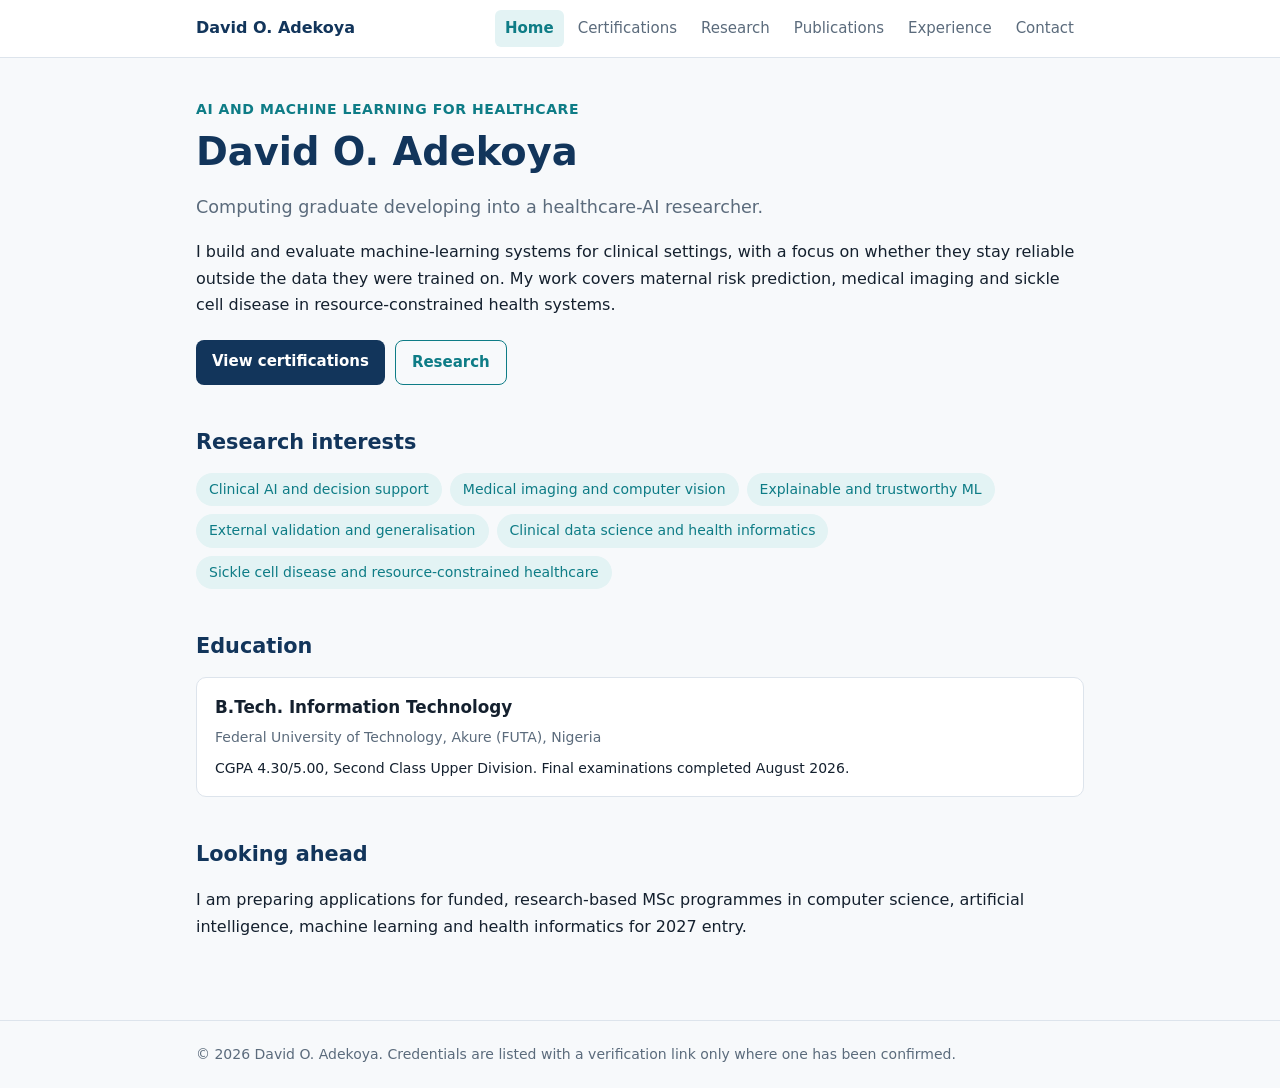
==== index.html @ 978b027b "Initial portfolio site" ====
<!doctype html>
<html lang="en">
<head>
<meta charset="utf-8">
<meta name="viewport" content="width=device-width, initial-scale=1">
<title>Home | David O. Adekoya</title>
<meta name="description" content="Portfolio of David O. Adekoya: AI and machine learning for healthcare, research, certifications and peer review.">
<link rel="stylesheet" href="assets/style.css">
</head>
<body>
<main><div class="wrap" id="app" data-page="home"></div></main>
<noscript><div class="wrap"><p>This site needs JavaScript to display its content.</p></div></noscript>
<script src="assets/data.js"></script>
<script src="assets/app.js"></script>
</body>
</html>
---- assets/style.css ----
:root {
  --bg: #f7f9fb; --surface: #ffffff; --ink: #14202e; --muted: #5b6b7c;
  --line: #dde4ec; --navy: #12355b; --teal: #0e7c86; --teal-soft: #e3f3f4;
  --amber: #8a5a00; --amber-soft: #fbf0d9; --radius: 10px;
}
@media (prefers-color-scheme: dark) {
  :root {
    --bg: #0e1620; --surface: #15202c; --ink: #e6edf4; --muted: #9aabbc;
    --line: #26364a; --navy: #8fb8e6; --teal: #4fc3cd; --teal-soft: #12353a;
    --amber: #f0c36a; --amber-soft: #3a2d0d;
  }
}
* { box-sizing: border-box; }
html { scroll-behavior: smooth; }
body {
  margin: 0; background: var(--bg); color: var(--ink);
  font: 16px/1.65 system-ui, -apple-system, "Segoe UI", Roboto, sans-serif;
}
a { color: var(--teal); }
.wrap { max-width: 920px; margin: 0 auto; padding: 0 16px; }

header.site { background: var(--surface); border-bottom: 1px solid var(--line); position: sticky; top: 0; z-index: 5; }
header.site .wrap { display: flex; align-items: center; justify-content: space-between; gap: 16px; flex-wrap: wrap; padding-top: 10px; padding-bottom: 10px; }
.brand { font-weight: 700; color: var(--navy); text-decoration: none; }
nav { display: flex; gap: 4px; flex-wrap: wrap; }
nav a { padding: 6px 10px; border-radius: 6px; color: var(--muted); text-decoration: none; font-size: 15px; }
nav a:hover { background: var(--teal-soft); color: var(--ink); }
nav a[aria-current="page"] { background: var(--teal-soft); color: var(--teal); font-weight: 600; }

main { padding: 40px 0 64px; }
h1 { font-size: clamp(1.8rem, 4vw, 2.4rem); line-height: 1.2; margin: 0 0 12px; color: var(--navy); }
h2 { font-size: 1.3rem; margin: 40px 0 14px; color: var(--navy); }
h3 { font-size: 1.05rem; margin: 0 0 4px; }
.lead { font-size: 1.1rem; color: var(--muted); max-width: 680px; }
.eyebrow { color: var(--teal); font-weight: 600; font-size: 14px; letter-spacing: .04em; text-transform: uppercase; margin: 0 0 8px; }

.btn { display: inline-block; padding: 9px 16px; border-radius: 8px; background: var(--navy); color: #fff; text-decoration: none; font-weight: 600; font-size: 15px; }
@media (prefers-color-scheme: dark) { .btn { color: #0e1620 !important; } }
.btn.ghost { background: transparent; color: var(--teal) !important; border: 1px solid var(--teal); }
.actions { display: flex; gap: 10px; flex-wrap: wrap; margin-top: 22px; }

.chips { display: flex; flex-wrap: wrap; gap: 8px; padding: 0; margin: 0; list-style: none; }
.chip { padding: 4px 12px; border-radius: 999px; background: var(--teal-soft); color: var(--teal); font-size: 14px; border: 1px solid transparent; }
button.chip { cursor: pointer; font: inherit; font-size: 14px; background: var(--surface); color: var(--muted); border-color: var(--line); }
button.chip[aria-pressed="true"] { background: var(--teal); color: #fff; border-color: var(--teal); }

.grid { display: grid; gap: 14px; grid-template-columns: repeat(auto-fill, minmax(280px, 1fr)); }
.card { background: var(--surface); border: 1px solid var(--line); border-radius: var(--radius); padding: 16px 18px; }
.card .org { color: var(--muted); font-size: 14px; margin: 0 0 8px; }
.card .meta { font-size: 13px; color: var(--muted); margin: 6px 0 0; }
.card .note { font-size: 14px; margin: 8px 0 0; }
.card .links { margin-top: 10px; font-size: 14px; display: flex; gap: 14px; }
.card.list { grid-column: 1 / -1; }
.badge { display: inline-block; font-size: 12px; font-weight: 600; padding: 2px 9px; border-radius: 999px; background: var(--teal-soft); color: var(--teal); margin-bottom: 8px; }
.badge.wait { background: var(--amber-soft); color: var(--amber); }

.toolbar { display: flex; gap: 12px; flex-wrap: wrap; align-items: center; margin: 22px 0 6px; }
.toolbar input { flex: 1 1 220px; padding: 9px 12px; border: 1px solid var(--line); border-radius: 8px; background: var(--surface); color: var(--ink); font: inherit; }
.empty { color: var(--muted); font-style: italic; }
.stack > * + * { margin-top: 14px; }

footer.site { border-top: 1px solid var(--line); color: var(--muted); font-size: 14px; padding: 22px 0; }
:focus-visible { outline: 2px solid var(--teal); outline-offset: 2px; }
@media (max-width: 560px) { main { padding-top: 28px; } nav a { padding: 6px 8px; font-size: 14px; } }
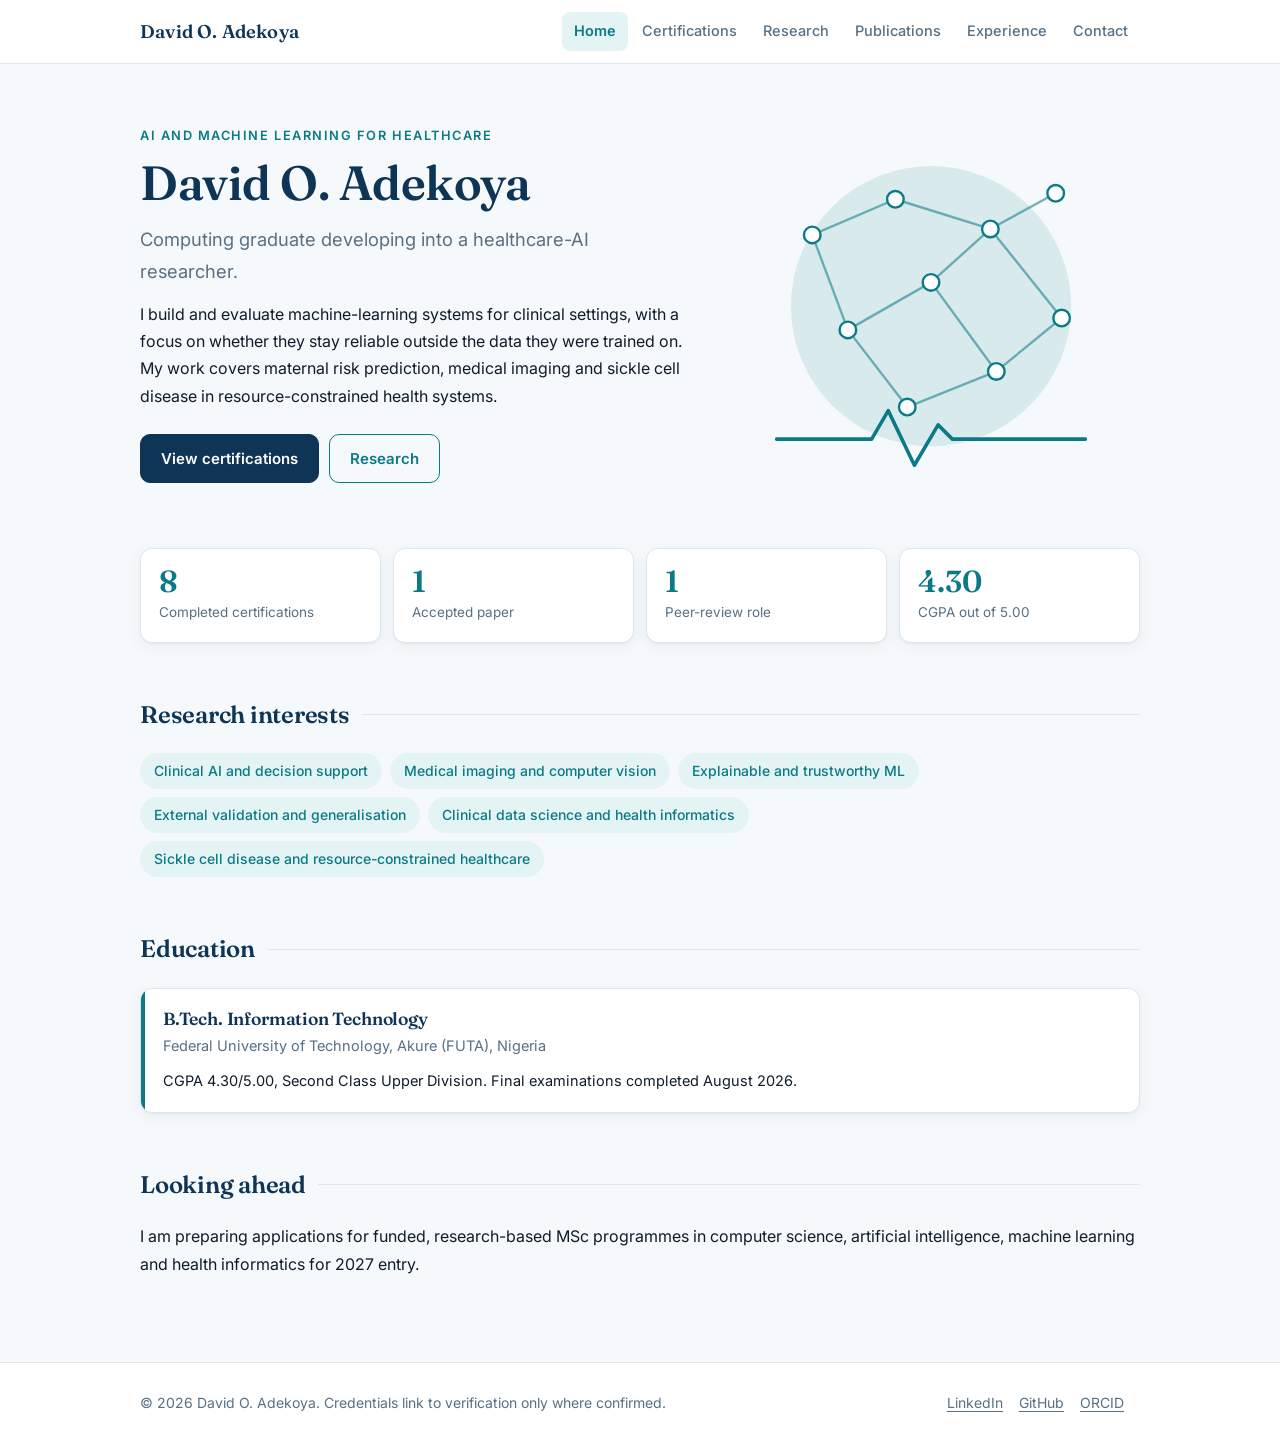
==== commit f105c80c: "Design pass: typography, hero, stats, page headers, cert thumbnails" ====
--- a/index.html
+++ b/index.html
@@ -5,6 +5,9 @@
 <meta name="viewport" content="width=device-width, initial-scale=1">
 <title>Home | David O. Adekoya</title>
 <meta name="description" content="Portfolio of David O. Adekoya: AI and machine learning for healthcare, research, certifications and peer review.">
+<link rel="preconnect" href="https://fonts.googleapis.com"><link rel="preconnect" href="https://fonts.gstatic.com" crossorigin>
+<link href="https://fonts.googleapis.com/css2?family=Fraunces:wght@500;600&family=Inter:wght@400;500;600&display=swap" rel="stylesheet">
+<link rel="icon" href="data:image/svg+xml,%3Csvg xmlns='http://www.w3.org/2000/svg' viewBox='0 0 32 32'%3E%3Crect width='32' height='32' rx='7' fill='%230f3556'/%3E%3Cpath d='M4 17h7l3-6 4 11 3-5h7' stroke='%234fc3cd' stroke-width='2.4' fill='none' stroke-linecap='round' stroke-linejoin='round'/%3E%3C/svg%3E">
 <link rel="stylesheet" href="assets/style.css">
 </head>
 <body>
--- a/assets/style.css
+++ b/assets/style.css
@@ -1,64 +1,111 @@
 :root {
-  --bg: #f7f9fb; --surface: #ffffff; --ink: #14202e; --muted: #5b6b7c;
-  --line: #dde4ec; --navy: #12355b; --teal: #0e7c86; --teal-soft: #e3f3f4;
-  --amber: #8a5a00; --amber-soft: #fbf0d9; --radius: 10px;
+  --bg: #f6f9fb; --surface: #ffffff; --ink: #0f1c2b; --muted: #587084;
+  --line: #dfe7ee; --navy: #0f3556; --teal: #0b7a85; --teal-soft: #e4f4f5;
+  --amber: #8a5a00; --amber-soft: #fbf0d9; --on-accent: #ffffff;
+  --shadow: 0 1px 2px rgba(15,53,86,.06), 0 4px 16px rgba(15,53,86,.05);
+  --radius: 12px;
+  --serif: "Fraunces", Georgia, "Times New Roman", serif;
+  --sans: "Inter", system-ui, -apple-system, "Segoe UI", Roboto, sans-serif;
 }
 @media (prefers-color-scheme: dark) {
   :root {
-    --bg: #0e1620; --surface: #15202c; --ink: #e6edf4; --muted: #9aabbc;
-    --line: #26364a; --navy: #8fb8e6; --teal: #4fc3cd; --teal-soft: #12353a;
-    --amber: #f0c36a; --amber-soft: #3a2d0d;
+    --bg: #0b141d; --surface: #131f2b; --ink: #e7eef5; --muted: #9db0c1;
+    --line: #243548; --navy: #9cc4ee; --teal: #4fc3cd; --teal-soft: #11343a;
+    --amber: #f0c36a; --amber-soft: #38300f; --on-accent: #0b141d;
+    --shadow: none;
   }
 }
-* { box-sizing: border-box; }
-html { scroll-behavior: smooth; }
-body {
-  margin: 0; background: var(--bg); color: var(--ink);
-  font: 16px/1.65 system-ui, -apple-system, "Segoe UI", Roboto, sans-serif;
-}
-a { color: var(--teal); }
-.wrap { max-width: 920px; margin: 0 auto; padding: 0 16px; }
+*, *::before, *::after { box-sizing: border-box; }
+html { scroll-behavior: smooth; -webkit-text-size-adjust: 100%; }
+body { margin: 0; background: var(--bg); color: var(--ink); font: 16px/1.7 var(--sans); -webkit-font-smoothing: antialiased; }
+a { color: var(--teal); text-underline-offset: 3px; }
+.wrap { max-width: 1040px; margin: 0 auto; padding: 0 20px; }
+.skip { position: absolute; left: -999px; top: 8px; background: var(--navy); color: var(--on-accent); padding: 8px 14px; border-radius: 6px; z-index: 20; }
+.skip:focus { left: 8px; }
 
-header.site { background: var(--surface); border-bottom: 1px solid var(--line); position: sticky; top: 0; z-index: 5; }
-header.site .wrap { display: flex; align-items: center; justify-content: space-between; gap: 16px; flex-wrap: wrap; padding-top: 10px; padding-bottom: 10px; }
-.brand { font-weight: 700; color: var(--navy); text-decoration: none; }
-nav { display: flex; gap: 4px; flex-wrap: wrap; }
-nav a { padding: 6px 10px; border-radius: 6px; color: var(--muted); text-decoration: none; font-size: 15px; }
+/* header */
+header.site { background: color-mix(in srgb, var(--surface) 92%, transparent); backdrop-filter: blur(8px); border-bottom: 1px solid var(--line); position: sticky; top: 0; z-index: 10; }
+header.site .wrap { display: flex; align-items: center; justify-content: space-between; gap: 12px 24px; flex-wrap: wrap; padding-top: 12px; padding-bottom: 12px; }
+.brand { font: 600 1.15rem var(--serif); color: var(--navy); text-decoration: none; letter-spacing: .01em; }
+nav { display: flex; gap: 2px; flex-wrap: wrap; }
+nav a { padding: 7px 12px; border-radius: 8px; color: var(--muted); text-decoration: none; font-size: 14.5px; font-weight: 500; transition: background .15s, color .15s; }
 nav a:hover { background: var(--teal-soft); color: var(--ink); }
 nav a[aria-current="page"] { background: var(--teal-soft); color: var(--teal); font-weight: 600; }
 
-main { padding: 40px 0 64px; }
-h1 { font-size: clamp(1.8rem, 4vw, 2.4rem); line-height: 1.2; margin: 0 0 12px; color: var(--navy); }
-h2 { font-size: 1.3rem; margin: 40px 0 14px; color: var(--navy); }
-h3 { font-size: 1.05rem; margin: 0 0 4px; }
-.lead { font-size: 1.1rem; color: var(--muted); max-width: 680px; }
-.eyebrow { color: var(--teal); font-weight: 600; font-size: 14px; letter-spacing: .04em; text-transform: uppercase; margin: 0 0 8px; }
+main { padding-bottom: 72px; }
 
-.btn { display: inline-block; padding: 9px 16px; border-radius: 8px; background: var(--navy); color: #fff; text-decoration: none; font-weight: 600; font-size: 15px; }
-@media (prefers-color-scheme: dark) { .btn { color: #0e1620 !important; } }
-.btn.ghost { background: transparent; color: var(--teal) !important; border: 1px solid var(--teal); }
-.actions { display: flex; gap: 10px; flex-wrap: wrap; margin-top: 22px; }
+/* typography */
+h1, h2, h3 { font-family: var(--serif); color: var(--navy); font-weight: 600; letter-spacing: -.01em; }
+h1 { font-size: clamp(2rem, 5vw, 3rem); line-height: 1.15; margin: 0 0 14px; }
+h2 { font-size: 1.5rem; margin: 52px 0 18px; display: flex; align-items: center; gap: 12px; }
+h2::after { content: ""; flex: 1; height: 1px; background: var(--line); }
+h3 { font-size: 1.1rem; line-height: 1.35; margin: 0 0 4px; }
+p { margin: 0 0 12px; }
+.lead { font-size: 1.15rem; color: var(--muted); max-width: 640px; }
+.eyebrow { color: var(--teal); font: 600 .8rem var(--sans); letter-spacing: .12em; text-transform: uppercase; margin: 0 0 12px; }
 
+/* page head */
+.page-head { background: linear-gradient(180deg, var(--teal-soft), transparent); border-bottom: 1px solid var(--line); padding: 48px 0 36px; margin-bottom: 8px; }
+.page-head h1 { margin-bottom: 8px; }
+.page-head .lead { margin: 0; }
+
+/* hero */
+.hero { display: grid; grid-template-columns: 1.3fr 1fr; gap: 40px; align-items: center; padding: 64px 0 24px; }
+.hero svg { width: 100%; height: auto; max-width: 380px; justify-self: center; color: var(--teal); }
+.hero .lead { margin-bottom: 14px; }
+
+/* buttons */
+.btn { display: inline-block; padding: 11px 20px; border-radius: 10px; background: var(--navy); color: var(--on-accent); text-decoration: none; font-weight: 600; font-size: 15px; border: 1px solid var(--navy); transition: transform .12s, box-shadow .12s; }
+.btn:hover { transform: translateY(-1px); box-shadow: var(--shadow); }
+.btn.ghost { background: transparent; color: var(--teal); border-color: var(--teal); }
+.actions { display: flex; gap: 10px; flex-wrap: wrap; margin-top: 24px; }
+
+/* stats */
+.stats { display: grid; grid-template-columns: repeat(auto-fit, minmax(150px, 1fr)); gap: 12px; margin: 40px 0 0; }
+.stat { background: var(--surface); border: 1px solid var(--line); border-radius: var(--radius); padding: 16px 18px; box-shadow: var(--shadow); }
+.stat b { display: block; font: 600 1.9rem/1.1 var(--serif); color: var(--teal); }
+.stat span { font-size: 13.5px; color: var(--muted); }
+
+/* chips */
 .chips { display: flex; flex-wrap: wrap; gap: 8px; padding: 0; margin: 0; list-style: none; }
-.chip { padding: 4px 12px; border-radius: 999px; background: var(--teal-soft); color: var(--teal); font-size: 14px; border: 1px solid transparent; }
-button.chip { cursor: pointer; font: inherit; font-size: 14px; background: var(--surface); color: var(--muted); border-color: var(--line); }
-button.chip[aria-pressed="true"] { background: var(--teal); color: #fff; border-color: var(--teal); }
+.chip { padding: 5px 13px; border-radius: 999px; background: var(--teal-soft); color: var(--teal); font-size: 14px; font-weight: 500; border: 1px solid transparent; }
+button.chip { cursor: pointer; font-family: inherit; background: var(--surface); color: var(--muted); border-color: var(--line); transition: border-color .15s, color .15s; }
+button.chip:hover { border-color: var(--teal); color: var(--teal); }
+button.chip[aria-pressed="true"] { background: var(--teal); color: var(--on-accent); border-color: var(--teal); }
 
-.grid { display: grid; gap: 14px; grid-template-columns: repeat(auto-fill, minmax(280px, 1fr)); }
-.card { background: var(--surface); border: 1px solid var(--line); border-radius: var(--radius); padding: 16px 18px; }
-.card .org { color: var(--muted); font-size: 14px; margin: 0 0 8px; }
-.card .meta { font-size: 13px; color: var(--muted); margin: 6px 0 0; }
-.card .note { font-size: 14px; margin: 8px 0 0; }
-.card .links { margin-top: 10px; font-size: 14px; display: flex; gap: 14px; }
-.card.list { grid-column: 1 / -1; }
-.badge { display: inline-block; font-size: 12px; font-weight: 600; padding: 2px 9px; border-radius: 999px; background: var(--teal-soft); color: var(--teal); margin-bottom: 8px; }
+/* cards */
+.grid { display: grid; gap: 16px; grid-template-columns: repeat(auto-fill, minmax(290px, 1fr)); }
+.card { position: relative; background: var(--surface); border: 1px solid var(--line); border-radius: var(--radius); padding: 18px 20px 18px 22px; box-shadow: var(--shadow); overflow: hidden; transition: transform .15s, border-color .15s; }
+.card::before { content: ""; position: absolute; left: 0; top: 0; bottom: 0; width: 4px; background: var(--teal); }
+.card.pending::before { background: var(--amber); }
+.grid .card:hover { transform: translateY(-2px); border-color: var(--teal); }
+.card .org { color: var(--muted); font-size: 14.5px; margin: 0 0 10px; }
+.card .meta { font-size: 13px; color: var(--muted); margin: 8px 0 0; }
+.card .note { font-size: 14.5px; margin: 8px 0 0; }
+.card .links { margin-top: 12px; font-size: 14px; font-weight: 600; display: flex; gap: 16px; flex-wrap: wrap; }
+.card .thumb { display: block; margin: -4px 0 14px; border-radius: 8px; border: 1px solid var(--line); width: 100%; height: 150px; object-fit: cover; object-position: top; background: var(--bg); }
+.badge { display: inline-block; font-size: 12px; font-weight: 600; padding: 2px 10px; border-radius: 999px; background: var(--teal-soft); color: var(--teal); margin-bottom: 10px; }
 .badge.wait { background: var(--amber-soft); color: var(--amber); }
+.stack > * + * { margin-top: 16px; }
 
-.toolbar { display: flex; gap: 12px; flex-wrap: wrap; align-items: center; margin: 22px 0 6px; }
-.toolbar input { flex: 1 1 220px; padding: 9px 12px; border: 1px solid var(--line); border-radius: 8px; background: var(--surface); color: var(--ink); font: inherit; }
+/* toolbar */
+.toolbar { margin: 28px 0 14px; }
+.toolbar input { width: 100%; padding: 12px 16px; border: 1px solid var(--line); border-radius: 10px; background: var(--surface); color: var(--ink); font: inherit; box-shadow: var(--shadow); }
+.toolbar input:focus { outline: 2px solid var(--teal); border-color: transparent; }
 .empty { color: var(--muted); font-style: italic; }
-.stack > * + * { margin-top: 14px; }
 
-footer.site { border-top: 1px solid var(--line); color: var(--muted); font-size: 14px; padding: 22px 0; }
+/* footer */
+footer.site { border-top: 1px solid var(--line); background: var(--surface); color: var(--muted); font-size: 14px; padding: 28px 0; }
+footer.site .wrap { display: flex; justify-content: space-between; gap: 12px 24px; flex-wrap: wrap; }
+footer.site a { color: var(--muted); margin-right: 16px; }
+
 :focus-visible { outline: 2px solid var(--teal); outline-offset: 2px; }
-@media (max-width: 560px) { main { padding-top: 28px; } nav a { padding: 6px 8px; font-size: 14px; } }
+@media (max-width: 760px) {
+  .hero { grid-template-columns: 1fr; padding-top: 36px; gap: 24px; }
+  .hero svg { max-width: 240px; order: -1; justify-self: start; }
+  h2 { margin-top: 40px; }
+  .page-head { padding: 36px 0 28px; }
+  nav a { padding: 6px 9px; font-size: 14px; }
+}
+@media (prefers-reduced-motion: reduce) { * { transition: none !important; scroll-behavior: auto !important; } }
+@media print { header.site, footer.site, .toolbar, .actions { display: none; } body { background: #fff; } .card { box-shadow: none; break-inside: avoid; } }
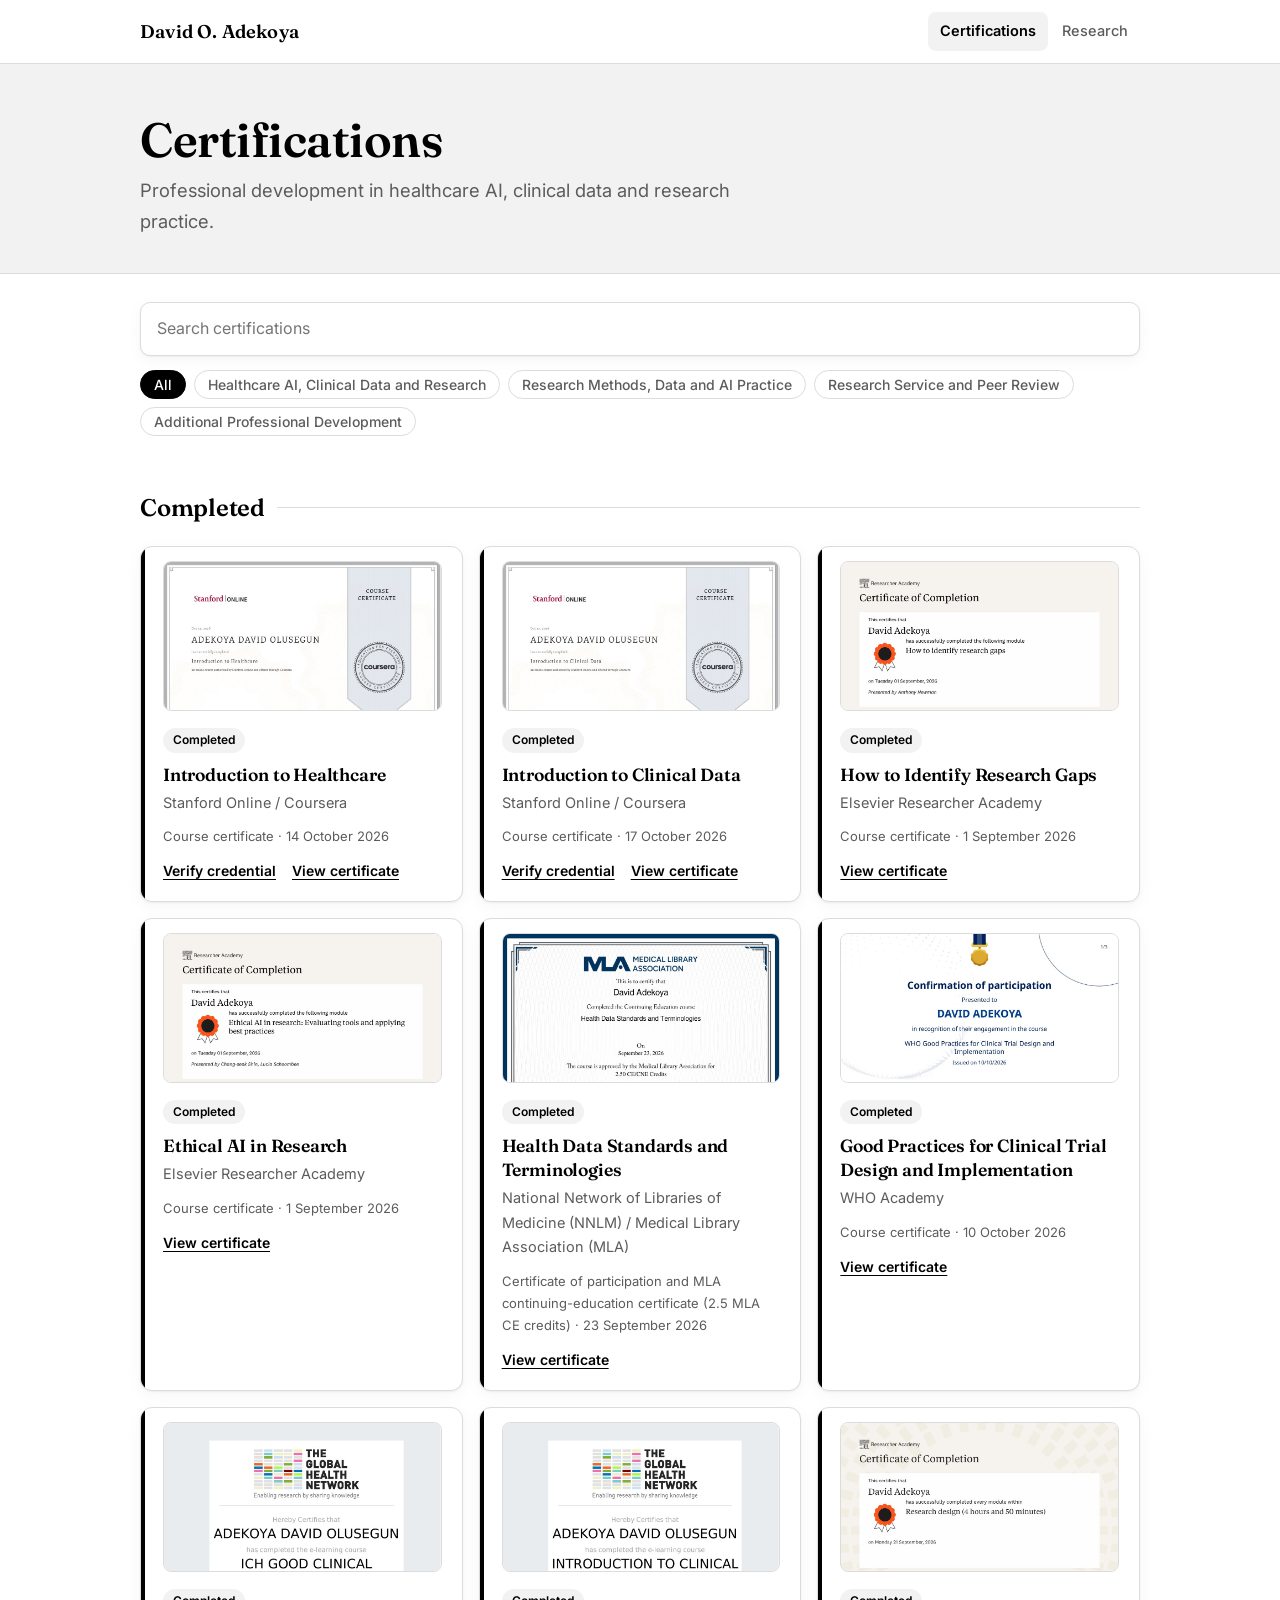
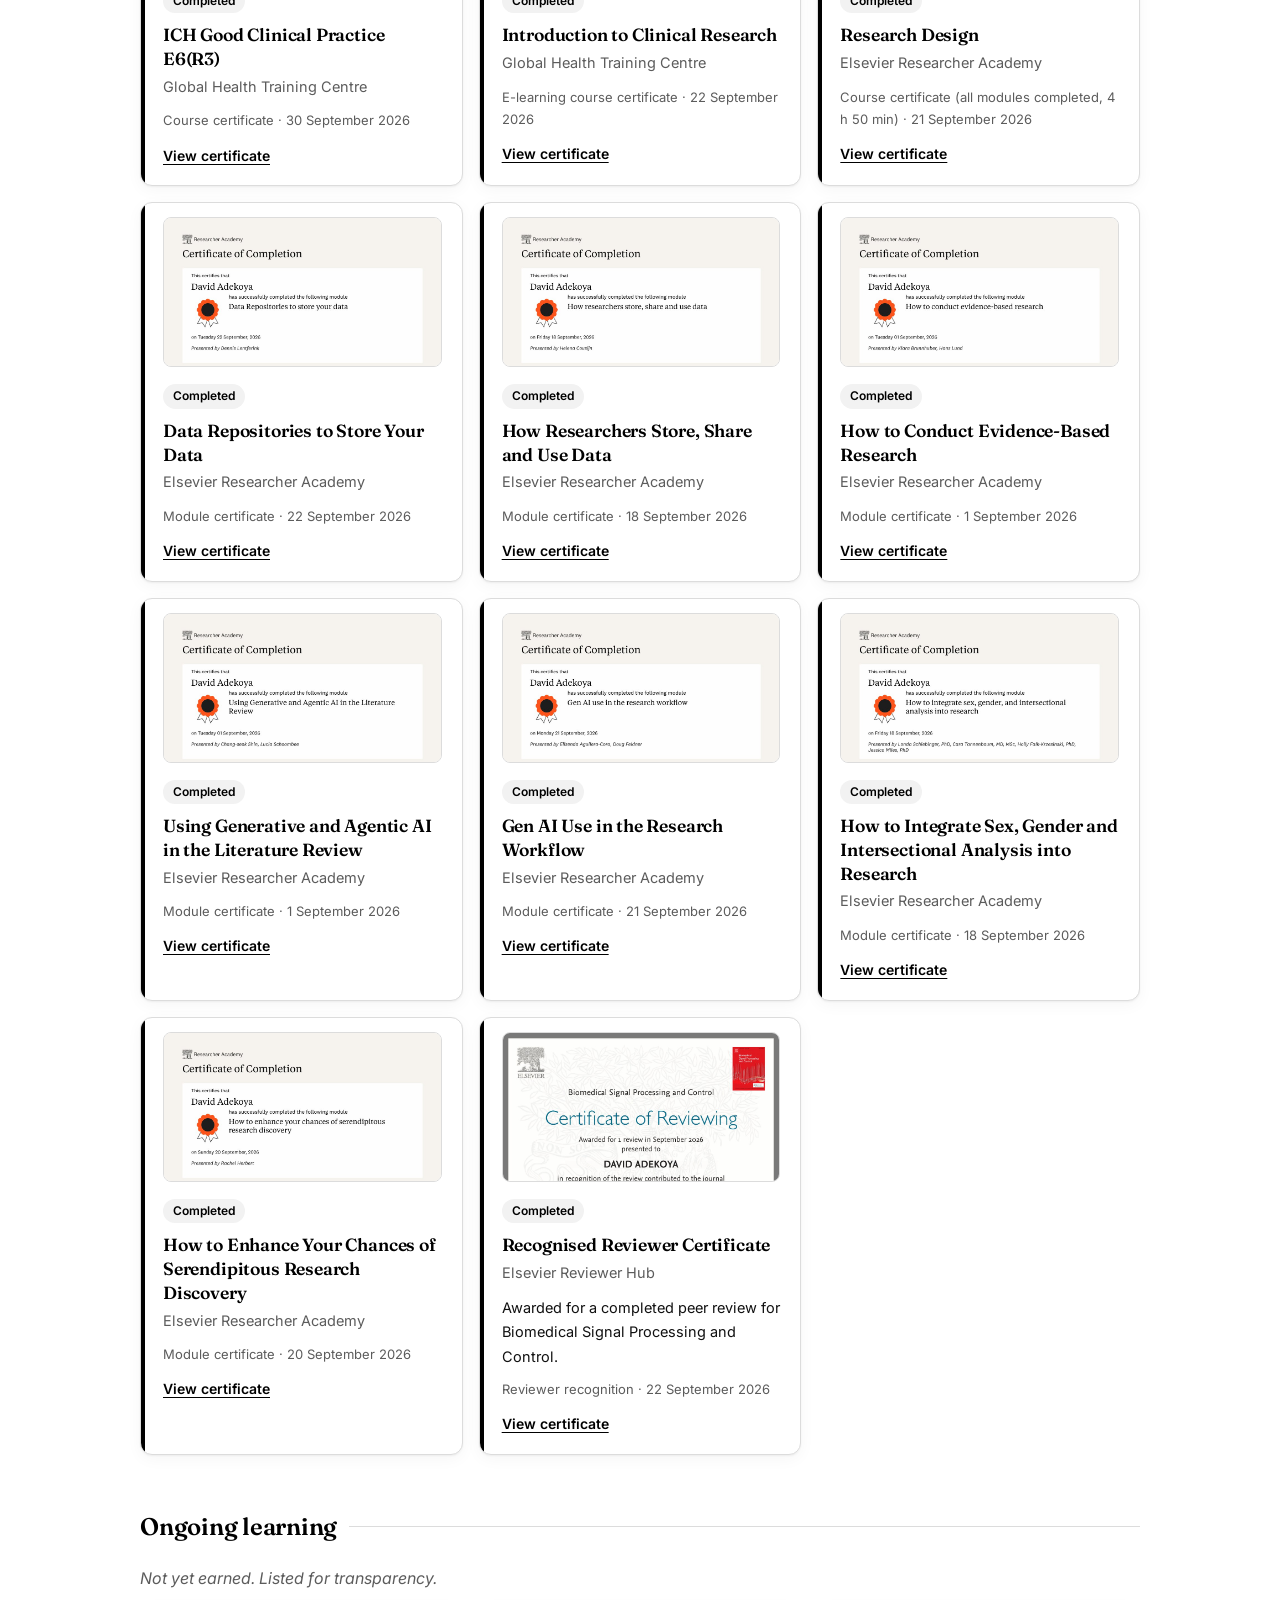
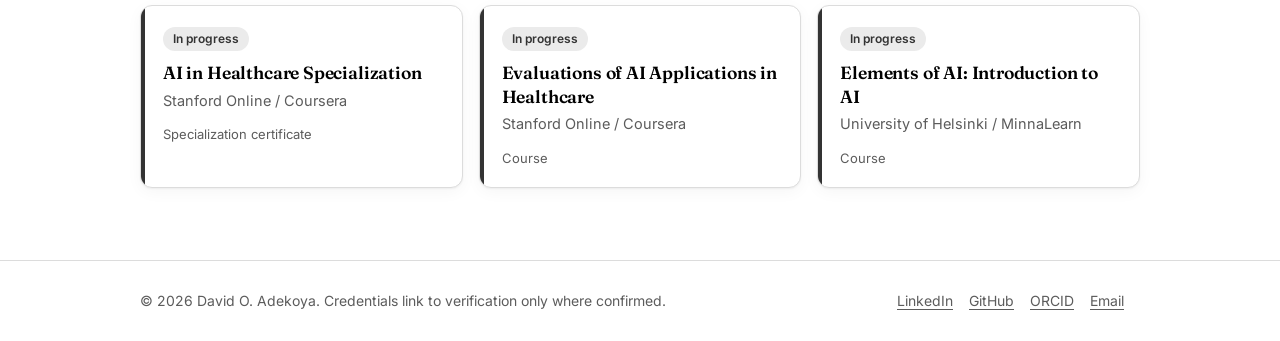
==== commit 1e110487: "Black and white theme; cache-bust assets" ====
--- a/index.html
+++ b/index.html
@@ -7,13 +7,13 @@
 <meta name="description" content="Portfolio of David O. Adekoya: AI and machine learning for healthcare, research, certifications and peer review.">
 <link rel="preconnect" href="https://fonts.googleapis.com"><link rel="preconnect" href="https://fonts.gstatic.com" crossorigin>
 <link href="https://fonts.googleapis.com/css2?family=Fraunces:wght@500;600&family=Inter:wght@400;500;600&display=swap" rel="stylesheet">
-<link rel="icon" href="data:image/svg+xml,%3Csvg xmlns='http://www.w3.org/2000/svg' viewBox='0 0 32 32'%3E%3Crect width='32' height='32' rx='7' fill='%230f3556'/%3E%3Cpath d='M4 17h7l3-6 4 11 3-5h7' stroke='%234fc3cd' stroke-width='2.4' fill='none' stroke-linecap='round' stroke-linejoin='round'/%3E%3C/svg%3E">
-<link rel="stylesheet" href="assets/style.css">
+<link rel="icon" href="data:image/svg+xml,%3Csvg xmlns='http://www.w3.org/2000/svg' viewBox='0 0 32 32'%3E%3Crect width='32' height='32' rx='7' fill='%23000000'/%3E%3Cpath d='M4 17h7l3-6 4 11 3-5h7' stroke='%23ffffff' stroke-width='2.4' fill='none' stroke-linecap='round' stroke-linejoin='round'/%3E%3C/svg%3E">
+<link rel="stylesheet" href="assets/style.css?v=2">
 </head>
 <body>
 <main><div class="wrap" id="app" data-page="home"></div></main>
 <noscript><div class="wrap"><p>This site needs JavaScript to display its content.</p></div></noscript>
-<script src="assets/data.js"></script>
-<script src="assets/app.js"></script>
+<script src="assets/data.js?v=2"></script>
+<script src="assets/app.js?v=2"></script>
 </body>
 </html>
--- a/assets/style.css
+++ b/assets/style.css
@@ -1,19 +1,11 @@
 :root {
-  --bg: #f6f9fb; --surface: #ffffff; --ink: #0f1c2b; --muted: #587084;
-  --line: #dfe7ee; --navy: #0f3556; --teal: #0b7a85; --teal-soft: #e4f4f5;
-  --amber: #8a5a00; --amber-soft: #fbf0d9; --on-accent: #ffffff;
-  --shadow: 0 1px 2px rgba(15,53,86,.06), 0 4px 16px rgba(15,53,86,.05);
+  --bg: #ffffff; --surface: #ffffff; --ink: #111111; --muted: #5c5c5c;
+  --line: #dcdcdc; --navy: #000000; --teal: #000000; --teal-soft: #f2f2f2;
+  --amber: #333333; --amber-soft: #ebebeb; --on-accent: #ffffff;
+  --shadow: 0 1px 2px rgba(0,0,0,.05), 0 4px 16px rgba(0,0,0,.04);
   --radius: 12px;
   --serif: "Fraunces", Georgia, "Times New Roman", serif;
   --sans: "Inter", system-ui, -apple-system, "Segoe UI", Roboto, sans-serif;
-}
-@media (prefers-color-scheme: dark) {
-  :root {
-    --bg: #0b141d; --surface: #131f2b; --ink: #e7eef5; --muted: #9db0c1;
-    --line: #243548; --navy: #9cc4ee; --teal: #4fc3cd; --teal-soft: #11343a;
-    --amber: #f0c36a; --amber-soft: #38300f; --on-accent: #0b141d;
-    --shadow: none;
-  }
 }
 *, *::before, *::after { box-sizing: border-box; }
 html { scroll-behavior: smooth; -webkit-text-size-adjust: 100%; }
@@ -45,13 +37,13 @@
 .eyebrow { color: var(--teal); font: 600 .8rem var(--sans); letter-spacing: .12em; text-transform: uppercase; margin: 0 0 12px; }
 
 /* page head */
-.page-head { background: linear-gradient(180deg, var(--teal-soft), transparent); border-bottom: 1px solid var(--line); padding: 48px 0 36px; margin-bottom: 8px; }
+.page-head { background: var(--teal-soft); border-bottom: 1px solid var(--line); padding: 48px 0 36px; margin-bottom: 8px; }
 .page-head h1 { margin-bottom: 8px; }
 .page-head .lead { margin: 0; }
 
 /* hero */
 .hero { display: grid; grid-template-columns: 1.3fr 1fr; gap: 40px; align-items: center; padding: 64px 0 24px; }
-.hero svg { width: 100%; height: auto; max-width: 380px; justify-self: center; color: var(--teal); }
+.hero svg { width: 100%; height: auto; max-width: 380px; justify-self: center; color: #000; }
 .hero .lead { margin-bottom: 14px; }
 
 /* buttons */
